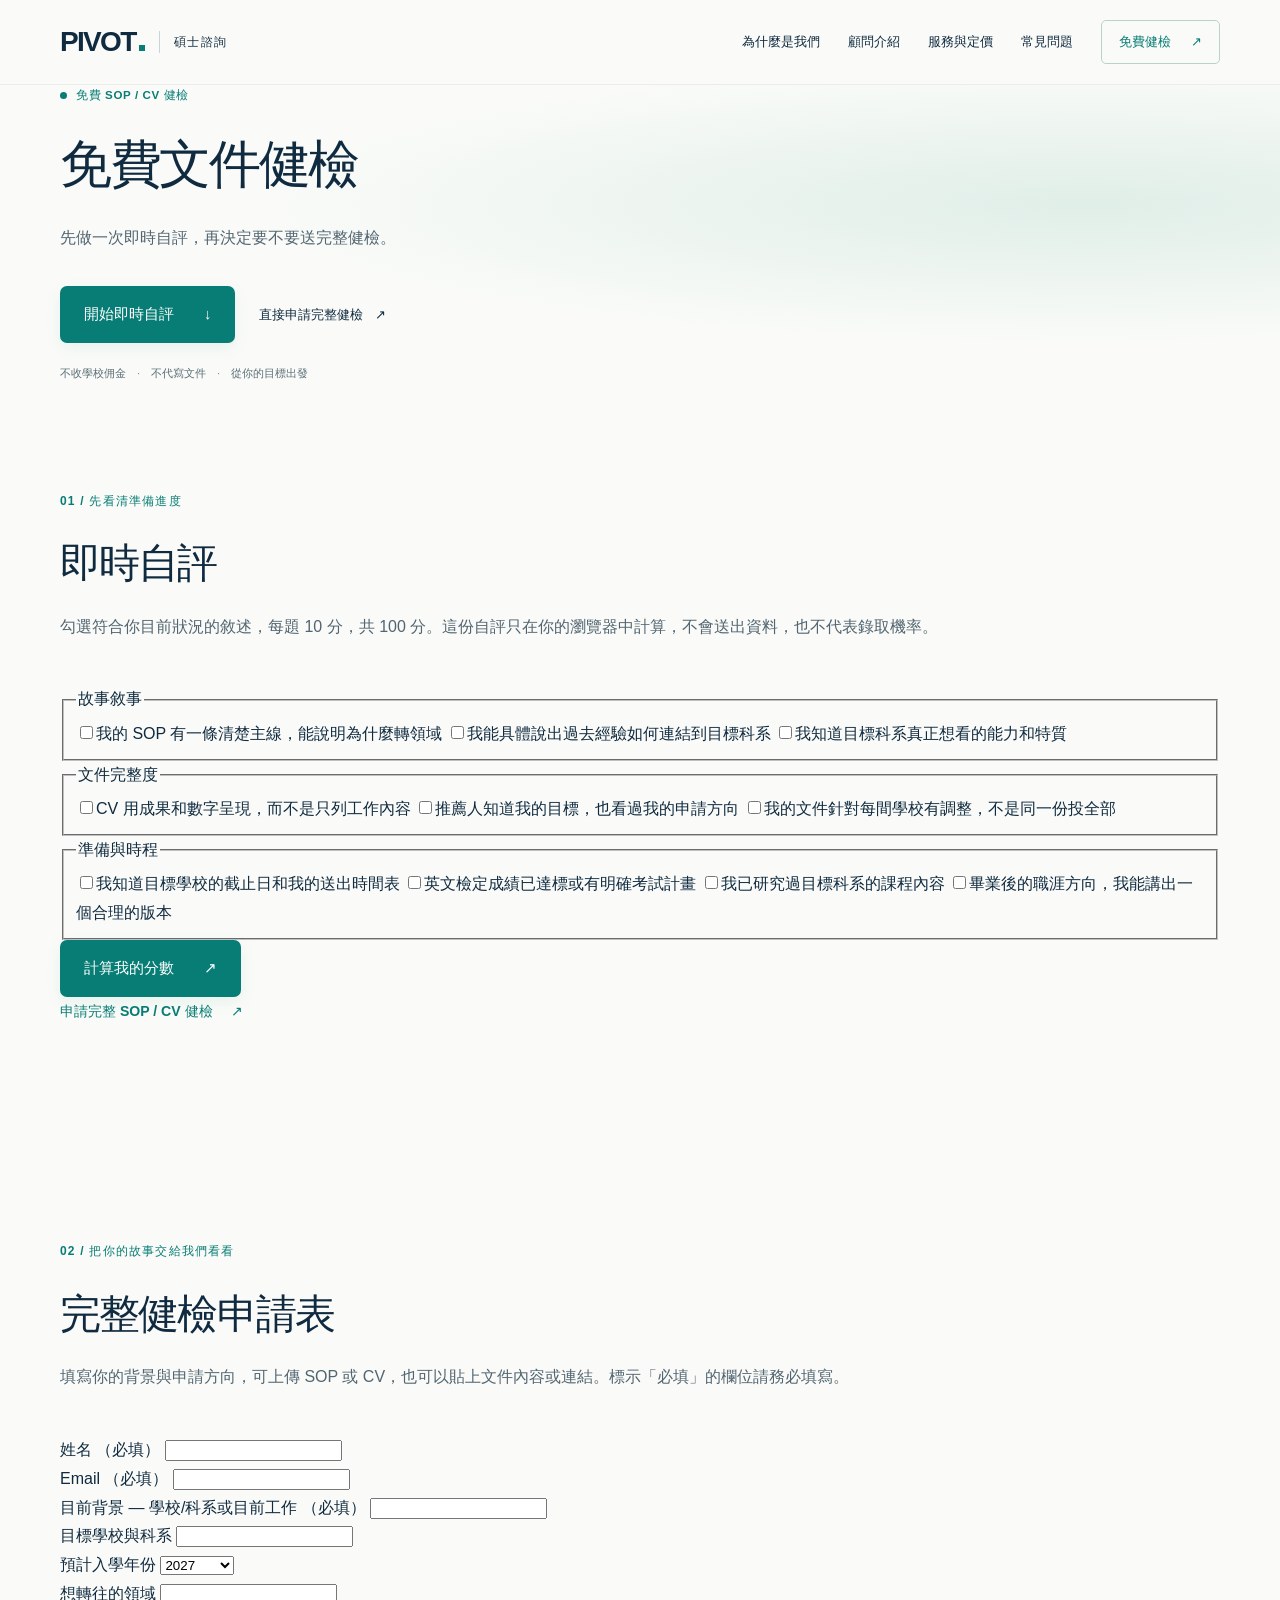
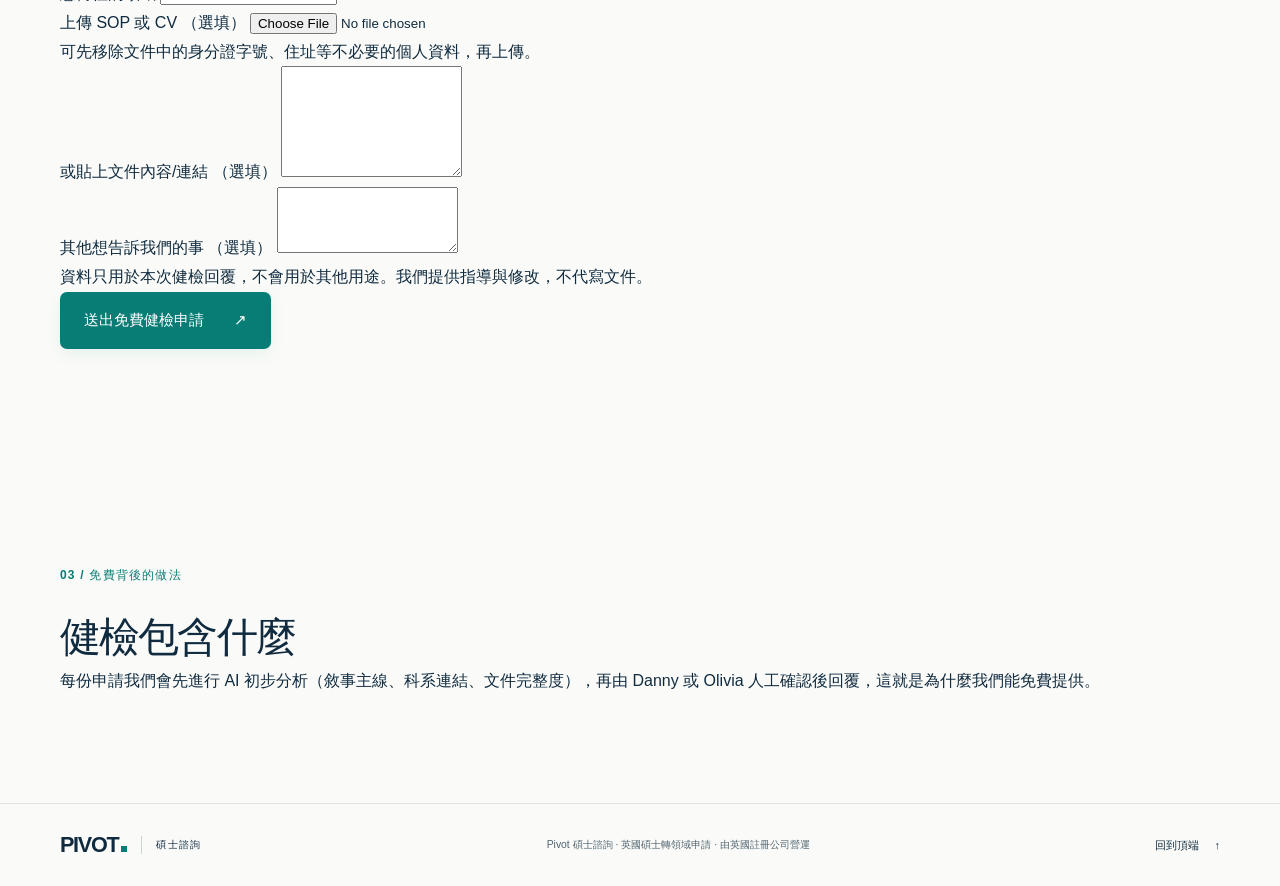
==== health-check.html @ 578e356e "Add health check page" ====
<!doctype html>
<html lang="zh-Hant">
  <head>
    <meta charset="utf-8">
    <meta name="viewport" content="width=device-width, initial-scale=1">
    <meta name="theme-color" content="#102b40">
    <meta name="description" content="Pivot 碩士諮詢免費 SOP / CV 健檢。先用十題即時自評掌握準備進度，再申請由 AI 初步分析、顧問親自確認的完整文件健檢。">
    <title>免費 SOP / CV 健檢｜Pivot 碩士諮詢</title>
    <link rel="stylesheet" href="assets/style.css">
    <script src="assets/main.js" defer></script>
    <script src="assets/health.js" defer></script>
  </head>
  <body>
    <a class="skip-link" href="#main">跳至主要內容</a>
    <header class="site-header">
      <div class="container header-inner">
        <a class="brand" href="index.html#top" aria-label="Pivot 碩士諮詢，回到首頁">
          <span class="wordmark">PIVOT<span class="brand-dot" aria-hidden="true"></span></span>
          <span class="brand-description">碩士諮詢</span>
        </a>
        <button class="nav-toggle" type="button" aria-expanded="false" aria-controls="primary-nav" hidden>
          <span class="menu-icon" aria-hidden="true"></span>
          <span class="menu-label">開啟選單</span>
        </button>
        <nav id="primary-nav" class="primary-nav" aria-label="主要導覽">
          <a href="index.html#approach">為什麼是我們</a>
          <a href="index.html#team">顧問介紹</a>
          <a href="index.html#services">服務與定價</a>
          <a href="index.html#faq">常見問題</a>
          <a class="nav-cta" href="#application">免費健檢 <span aria-hidden="true">↗</span></a>
        </nav>
      </div>
    </header>

    <main id="main">
      <section id="top" class="hero health-hero" aria-labelledby="hero-title">
        <div class="container health-container">
          <p class="eyebrow"><span class="status-dot" aria-hidden="true"></span> 免費 SOP / CV 健檢</p>
          <h1 id="hero-title">免費文件健檢</h1>
          <p class="hero-description">先做一次即時自評，再決定要不要送完整健檢。</p>
          <div class="hero-actions">
            <a class="button button-primary" href="#self-check">開始即時自評 <span aria-hidden="true">↓</span></a>
            <a class="text-link" href="#application">直接申請完整健檢 <span aria-hidden="true">↗</span></a>
          </div>
          <p class="hero-note">不收學校佣金 <span aria-hidden="true">·</span> 不代寫文件 <span aria-hidden="true">·</span> 從你的目標出發</p>
        </div>
      </section>

      <section id="self-check" class="section health-self-check" aria-labelledby="self-check-title">
        <div class="container health-container">
          <div class="section-heading">
            <p class="eyebrow">01 / 先看清準備進度</p>
            <h2 id="self-check-title">即時自評</h2>
            <p id="self-check-help">勾選符合你目前狀況的敘述，每題 10 分，共 100 分。這份自評只在你的瀏覽器中計算，不會送出資料，也不代表錄取機率。</p>
          </div>
          <noscript><p class="health-notice">即時自評需要啟用 JavaScript；你仍可直接填寫下方的完整健檢申請表。</p></noscript>
          <form id="self-check-form" aria-describedby="self-check-help">
            <fieldset class="health-check-group">
              <legend>故事敘事</legend>
              <label class="health-check-item"><input type="checkbox" name="self_check" value="1"><span>我的 SOP 有一條清楚主線，能說明為什麼轉領域</span></label>
              <label class="health-check-item"><input type="checkbox" name="self_check" value="2"><span>我能具體說出過去經驗如何連結到目標科系</span></label>
              <label class="health-check-item"><input type="checkbox" name="self_check" value="3"><span>我知道目標科系真正想看的能力和特質</span></label>
            </fieldset>
            <fieldset class="health-check-group">
              <legend>文件完整度</legend>
              <label class="health-check-item"><input type="checkbox" name="self_check" value="4"><span>CV 用成果和數字呈現，而不是只列工作內容</span></label>
              <label class="health-check-item"><input type="checkbox" name="self_check" value="5"><span>推薦人知道我的目標，也看過我的申請方向</span></label>
              <label class="health-check-item"><input type="checkbox" name="self_check" value="6"><span>我的文件針對每間學校有調整，不是同一份投全部</span></label>
            </fieldset>
            <fieldset class="health-check-group">
              <legend>準備與時程</legend>
              <label class="health-check-item"><input type="checkbox" name="self_check" value="7"><span>我知道目標學校的截止日和我的送出時間表</span></label>
              <label class="health-check-item"><input type="checkbox" name="self_check" value="8"><span>英文檢定成績已達標或有明確考試計畫</span></label>
              <label class="health-check-item"><input type="checkbox" name="self_check" value="9"><span>我已研究過目標科系的課程內容</span></label>
              <label class="health-check-item"><input type="checkbox" name="self_check" value="10"><span>畢業後的職涯方向，我能講出一個合理的版本</span></label>
            </fieldset>
            <button id="calculate-score" class="button button-primary" type="submit" disabled>計算我的分數 <span aria-hidden="true">↗</span></button>
          </form>
          <div id="score-result" class="health-score" role="status" aria-live="polite" aria-atomic="true">
            <div id="score-content" hidden>
              <p class="card-kicker">你的自評分數</p>
              <p class="health-score-value"><strong id="score-value"></strong><span> / 100 分</span></p>
              <h3 id="score-heading"></h3>
              <p id="score-description"></p>
            </div>
          </div>
          <p class="health-application-link"><a class="text-link" href="#application">申請完整 SOP / CV 健檢 <span aria-hidden="true">↗</span></a></p>
        </div>
      </section>

      <section id="application" class="section health-application" aria-labelledby="application-title">
        <div class="container health-container">
          <div class="section-heading">
            <p class="eyebrow">02 / 把你的故事交給我們看看</p>
            <h2 id="application-title">完整健檢申請表</h2>
            <p>填寫你的背景與申請方向，可上傳 SOP 或 CV，也可以貼上文件內容或連結。標示「必填」的欄位請務必填寫。</p>
          </div>
          <div id="submission-success" class="health-notice" role="status" hidden>收到！我們會先做 AI 初步分析，再由顧問親自回覆你。</div>
          <form class="health-form" action="https://formsubmit.co/dannyyaou@gmail.com" method="POST" enctype="multipart/form-data" aria-describedby="health-privacy">
            <input type="hidden" name="_subject" value="Pivot 免費健檢申請">
            <input type="hidden" name="_template" value="table">
            <input type="hidden" name="_next" value="health-check.html?sent=1">
            <div class="health-form-grid">
              <div class="health-field">
                <label for="name">姓名 <span class="health-required">（必填）</span></label>
                <input id="name" name="name" type="text" autocomplete="name" required>
              </div>
              <div class="health-field">
                <label for="email">Email <span class="health-required">（必填）</span></label>
                <input id="email" name="email" type="email" autocomplete="email" required>
              </div>
              <div class="health-field health-field-wide">
                <label for="background">目前背景 — 學校/科系或目前工作 <span class="health-required">（必填）</span></label>
                <input id="background" name="background" type="text" required>
              </div>
              <div class="health-field health-field-wide">
                <label for="target">目標學校與科系</label>
                <input id="target" name="target" type="text">
              </div>
              <div class="health-field">
                <label for="entry-year">預計入學年份</label>
                <select id="entry-year" name="entry_year">
                  <option value="2027">2027</option>
                  <option value="2028">2028</option>
                  <option value="還在考慮">還在考慮</option>
                </select>
              </div>
              <div class="health-field">
                <label for="pivot-field">想轉往的領域</label>
                <input id="pivot-field" name="pivot_field" type="text">
              </div>
              <div class="health-field health-field-wide">
                <label for="attachment">上傳 SOP 或 CV <span class="health-required">（選填）</span></label>
                <input id="attachment" name="attachment" type="file" aria-describedby="attachment-help">
                <p id="attachment-help" class="health-field-help">可先移除文件中的身分證字號、住址等不必要的個人資料，再上傳。</p>
              </div>
              <div class="health-field health-field-wide">
                <label for="document-text">或貼上文件內容/連結 <span class="health-required">（選填）</span></label>
                <textarea id="document-text" name="document_text" rows="7"></textarea>
              </div>
              <div class="health-field health-field-wide">
                <label for="notes">其他想告訴我們的事 <span class="health-required">（選填）</span></label>
                <textarea id="notes" name="notes" rows="4"></textarea>
              </div>
            </div>
            <p id="health-privacy" class="health-privacy">資料只用於本次健檢回覆，不會用於其他用途。我們提供指導與修改，不代寫文件。</p>
            <button class="button button-primary" type="submit">送出免費健檢申請 <span aria-hidden="true">↗</span></button>
          </form>
        </div>
      </section>

      <section class="section health-details" aria-labelledby="health-details-title">
        <div class="container health-container">
          <p class="eyebrow">03 / 免費背後的做法</p>
          <h2 id="health-details-title">健檢包含什麼</h2>
          <p>每份申請我們會先進行 AI 初步分析（敘事主線、科系連結、文件完整度），再由 Danny 或 Olivia 人工確認後回覆，這就是為什麼我們能免費提供。</p>
        </div>
      </section>
    </main>

    <footer class="site-footer">
      <div class="container footer-inner"><a class="brand footer-brand" href="index.html#top" aria-label="Pivot 碩士諮詢，回到首頁"><span class="wordmark">PIVOT<span class="brand-dot" aria-hidden="true"></span></span><span class="brand-description">碩士諮詢</span></a><p>Pivot 碩士諮詢 · 英國碩士轉領域申請 · 由英國註冊公司營運</p><a class="back-top" href="#top">回到頂端 <span aria-hidden="true">↑</span></a></div>
    </footer>
  </body>
</html>
---- assets/style.css ----
@charset "UTF-8";

:root {
  color-scheme: light;
  --ink: #102b40;
  --muted: #526571;
  --teal: #087d75;
  --mint: #91e2ca;
  --paper: #fafbf8;
  --line: #dce5e3;
  --radius: 16px;
  --header-height: 84px;
  font-family: -apple-system, BlinkMacSystemFont, "Segoe UI", "PingFang TC", "Microsoft JhengHei", sans-serif;
  font-synthesis: none;
}

*, *::before, *::after { box-sizing: border-box; }
html { scroll-behavior: smooth; scroll-padding-top: calc(var(--header-height) + 24px); }
body { margin: 0; color: var(--ink); background: var(--paper); line-height: 1.8; -webkit-font-smoothing: antialiased; }
a { color: inherit; text-decoration: none; }
button { font: inherit; }
button, a, summary { -webkit-tap-highlight-color: transparent; }
a, button, summary { touch-action: manipulation; }
:focus-visible { outline: 3px solid var(--teal); outline-offset: 5px; }
::selection { background: #bcebdc; color: var(--ink); }
h1, h2, h3, p { margin: 0; }
h1, h2, h3 { line-height: 1.4; }
h2 { font-size: clamp(1.8rem, 3.2vw, 2.65rem); font-weight: 750; letter-spacing: -.045em; }
h3 { font-size: 1.25rem; letter-spacing: -.025em; }
.container { width: min(1160px, calc(100% - 96px)); margin-inline: auto; }
.section { padding-block: 108px; }
.text-accent { color: var(--teal); }
.eyebrow { display: flex; align-items: center; gap: 9px; color: var(--teal); font-size: .75rem; font-weight: 700; letter-spacing: .1em; margin-bottom: 23px; }
.status-dot { display: inline-block; flex: 0 0 7px; width: 7px; height: 7px; border-radius: 50%; background: currentColor; }
.section-heading { margin-bottom: 44px; }
.section-heading > p:last-child { color: var(--muted); margin-top: 20px; }
.split-heading { display: flex; align-items: flex-end; justify-content: space-between; gap: 40px; }
.split-heading > p:last-child { max-width: 410px; margin: 0 0 5px; font-size: .93rem; }
.section-footnote { margin-top: 25px; color: var(--muted); font-size: .8rem; }
.text-link { display: inline-flex; align-items: center; gap: 18px; color: var(--teal); font-size: .88rem; font-weight: 650; }
.text-link span, .service-link span, .button span { transition: transform .2s ease; }
.text-link:hover span, .service-link:hover span, .button:hover span { transform: translate(3px, -3px); }
.button { display: inline-flex; align-items: center; justify-content: space-between; gap: 30px; min-height: 56px; padding: 14px 23px; border: 1px solid transparent; border-radius: 7px; font-size: .93rem; font-weight: 650; transition: background .2s ease, box-shadow .2s ease, transform .2s ease; }
.button-primary { color: #fff; background: var(--teal); box-shadow: 0 5px 16px #087d7514; }
.button-primary:hover { background: #06655f; box-shadow: 0 8px 22px #087d7528; }
.skip-link { position: fixed; top: 10px; left: 15px; padding: 10px 20px; z-index: 20; background: var(--ink); color: #fff; border-radius: 5px; transform: translateY(-160%); }
.skip-link:focus { transform: none; }

.site-header { position: sticky; top: 0; z-index: 10; background: #fafbf8f5; border-bottom: 1px solid #102b4010; }
.header-inner { min-height: var(--header-height); display: flex; align-items: center; justify-content: space-between; gap: 25px; }
.brand { display: inline-flex; align-items: center; gap: 14px; flex-shrink: 0; }
.wordmark { display: inline-flex; align-items: baseline; font-size: 1.75rem; font-weight: 850; letter-spacing: -.06em; line-height: 1; }
.brand-dot { width: 6px; height: 6px; margin-left: 3px; background: var(--teal); }
.brand-description { font-size: .77rem; font-weight: 600; letter-spacing: .12em; border-left: 1px solid #c9d4d5; padding-left: 14px; }
.primary-nav { display: flex; align-items: center; gap: 28px; font-size: .8rem; font-weight: 550; }
.primary-nav > a { padding-block: 10px; }
.primary-nav > a:hover { color: var(--teal); }
.primary-nav .nav-cta { display: inline-flex; gap: 20px; padding: 9px 17px; border: 1px solid #b8d3cc; border-radius: 5px; color: var(--teal); }
.nav-cta:hover { background: #e5f2ec; }
.nav-toggle { display: none; }

.hero { position: relative; overflow: hidden; background: radial-gradient(ellipse at 85% 40%, #e0eee8 0%, transparent 55%), var(--paper); }
.hero-layout { display: grid; grid-template-columns: 1.12fr 1fr; align-items: center; gap: 64px; padding-top: 83px; padding-bottom: 76px; }
.hero .eyebrow { font-size: .72rem; letter-spacing: .055em; }
h1 { font-size: clamp(2.5rem, 4.05vw, 3.6rem); font-weight: 780; letter-spacing: -.045em; line-height: 1.36; }
.hero-description { color: var(--muted); font-size: .98rem; margin-top: 24px; line-height: 1.95; }
.hero-actions { display: flex; align-items: center; flex-wrap: wrap; gap: 24px; margin-top: 32px; }
.hero-actions .text-link { color: var(--ink); font-size: .8rem; gap: 12px; }
.hero-note { display: flex; align-items: center; flex-wrap: wrap; gap: 11px; margin-top: 20px; font-size: .7rem; color: #596d75; }
.hero-note > span { color: #829591; }
.hero-bottom { border-top: 1px solid #102b4017; display: flex; align-items: center; justify-content: space-between; min-height: 68px; color: var(--muted); font-size: .72rem; letter-spacing: .025em; }
.hero-bottom > a { display: flex; align-items: center; gap: 20px; padding-block: 12px; }
.down-arrow { width: 28px; height: 28px; border: 1px solid #cddbd5; border-radius: 50%; display: grid; place-items: center; }

.pivot-visual { position: relative; isolation: isolate; padding: 28px; border-radius: 20px; background: var(--ink); color: #fff; box-shadow: 0 25px 55px #102b4015; transform: rotate(-1deg); }
.visual-grid { position: absolute; inset: 0; z-index: -1; border-radius: inherit; background-image: linear-gradient(#ffffff05 1px, transparent 1px), linear-gradient(90deg, #ffffff05 1px, transparent 1px); background-size: 28px 28px; overflow: hidden; }
.visual-topline { display: flex; align-items: center; justify-content: space-between; color: #a5bbc4; }
.small-label { font-size: .65rem; letter-spacing: .1em; }
.visual-plus { font-size: 1.4rem; line-height: 1; color: var(--mint); }
.path-origin { display: grid; grid-template-columns: 9px 1fr; align-items: center; column-gap: 11px; margin-top: 36px; margin-left: 18px; }
.path-origin > span:nth-child(2) { font-size: .9rem; font-weight: 600; letter-spacing: .025em; }
.path-dot { width: 9px; height: 9px; border-radius: 50%; border: 2px solid #a2b6c0; }
.path-origin small { grid-column: 2; color: #a5bbc4; font-size: .67rem; margin-top: 3px; }
.path-line { margin-left: 22px; width: 1px; height: 36px; background: #ffffff33; }
.pivot-node { display: flex; gap: 15px; align-items: center; border: 1px solid #6ac3af55; background: #153e4b; border-radius: 10px; padding: 19px 16px; }
.pivot-symbol { width: 39px; height: 39px; flex-shrink: 0; display: grid; place-items: center; font-size: 1.8rem; border-radius: 8px; background: var(--mint); color: var(--ink); }
.pivot-node strong { font-size: .95rem; font-weight: 650; }
.pivot-node div > span { display: block; font-size: .67rem; margin-top: 4px; color: #b0cec9; }
.path-branches { position: relative; height: 38px; margin-inline: 25%; border: 1px solid #ffffff30; border-bottom: 0; border-radius: 10px 10px 0 0; margin-top: 22px; }
.path-branches::before { content: ""; position: absolute; height: 23px; width: 1px; background: #ffffff30; top: -23px; left: 50%; }
.destination-grid { display: grid; grid-template-columns: 1fr 1fr; gap: 12px; }
.destination { border: 1px solid #ffffff20; border-radius: 9px; padding: 18px 14px 0; background: #ffffff05; }
.destination-number { display: block; font-size: .62rem; letter-spacing: .08em; color: #9cbbb9; margin-bottom: 8px; }
.destination > strong { display: block; font-size: 1.1rem; }
.destination > span:last-of-type { font-size: .62rem; color: #adc1c9; display: block; margin-top: 5px; }
.outcome { border-top: 1px solid #ffffff15; margin-top: 20px; padding-block: 12px; color: var(--mint); font-size: .63rem; }
.outcome > span { margin-right: 4px; }
.visual-caption { font-size: .66rem; color: #b3c9ce; margin-top: 22px; text-align: center; }
.visual-caption > span { color: var(--mint); padding-right: 7px; font-size: 1rem; vertical-align: middle; }

.approach { background: #fff; }
.comparison-grid { display: grid; grid-template-columns: 1fr 1fr; gap: 24px; }
.comparison-card { padding: 34px; border-radius: var(--radius); }
.agency-card { background: #f4f6f5; border: 1px solid #e8edeb; }
.card-kicker { display: flex; align-items: center; gap: 8px; font-size: .7rem; font-weight: 650; letter-spacing: .06em; color: var(--muted); margin-bottom: 15px; }
.comparison-card h3 { font-size: 1.35rem; }
.comparison-card > p:last-child { font-size: .87rem; color: var(--muted); line-height: 1.95; }
.funding-flow { display: flex; align-items: center; justify-content: center; gap: 16px; border: 1px solid #dce3e1; border-radius: 7px; margin-block: 26px; padding: 18px 12px; font-size: .8rem; font-weight: 550; }
.flow-arrow { color: #82948e; }
.pivot-card { background: #ecf6f0; border: 1px solid #b9d7ca; }
.pivot-card .card-kicker, .pivot-card h3, .pivot-card .funding-flow { color: #076a61; }
.pivot-card .funding-flow { border-color: #bad8cb; background: #ffffff65; }
.pivot-card .flow-arrow { color: var(--teal); }

.team { background: #f3f6f3; }
.profile-grid { display: grid; grid-template-columns: 1fr 1fr; gap: 24px; }
.profile-card { background: #fff; border: 1px solid var(--line); border-radius: var(--radius); padding: 34px; }
.profile-top { display: flex; align-items: center; justify-content: space-between; gap: 15px; margin-bottom: 25px; }
.profile-monogram { width: 66px; height: 66px; border-radius: 50%; position: relative; display: grid; place-items: center; font-size: 2rem; font-weight: 700; color: #fff; background: var(--ink); }
.profile-monogram > span { position: absolute; bottom: -2px; right: -6px; display: grid; place-items: center; width: 25px; height: 25px; border: 3px solid white; border-radius: 50%; color: var(--ink); background: var(--mint); font-size: .85rem; }
.monogram-teal { background: #1d6b64; }
.profile-tag { color: var(--teal); background: #eef6f1; font-size: .68rem; border-radius: 4px; padding: 5px 10px; }
.profile-card h3 { font-size: 1.65rem; }
.profile-role { font-size: .82rem; color: var(--teal); margin-top: 6px; }
.profile-path { list-style: none; padding: 0; margin: 27px 0 23px; border-top: 1px solid var(--line); border-bottom: 1px solid var(--line); }
.profile-path li { display: grid; grid-template-columns: 45px 1fr; align-items: baseline; gap: 15px; padding-block: 13px; font-size: .84rem; }
.profile-path li + li { border-top: 1px dashed #e5ebe8; }
.profile-path li > span { font-size: .66rem; color: var(--muted); letter-spacing: .08em; }
.profile-path strong { font-weight: 550; line-height: 1.65; }
.profile-description { color: var(--muted); font-size: .87rem; line-height: 1.95; }

.services { background: #fff; }
.free-service { display: flex; align-items: center; gap: 25px; padding: 30px 34px; background: #edf6f1; border: 1px solid #c8ded3; border-radius: var(--radius); margin-bottom: 25px; }
.free-service-icon { display: grid; place-items: center; width: 52px; height: 52px; flex-shrink: 0; background: #d8eddf; border-radius: 50%; font-size: 1.9rem; color: var(--teal); }
.free-service-copy { flex: 1; }
.free-service .card-kicker { color: var(--teal); margin-bottom: 6px; font-size: .65rem; }
.free-service-copy > p:last-child { max-width: 650px; margin-top: 10px; font-size: .82rem; color: var(--muted); }
.free-service-action { min-width: 115px; margin-left: 18px; text-align: right; }
.free-price { display: block; font-size: 1.8rem; font-weight: 700; color: var(--teal); margin-bottom: 6px; }
.free-service-action .text-link { font-size: .75rem; gap: 12px; }
.pricing-grid { display: grid; grid-template-columns: repeat(2, 1fr); gap: 24px; }
.price-card { display: flex; flex-direction: column; padding: 30px 32px 24px; border: 1px solid var(--line); border-radius: var(--radius); }
.service-number { color: #778b91; font-size: .72rem; letter-spacing: .05em; margin-bottom: 15px; }
.price-card h3 { font-size: 1.3rem; }
.service-summary { color: var(--muted); font-size: .8rem; margin-top: 8px; }
.price { display: flex; align-items: baseline; flex-wrap: wrap; column-gap: 5px; margin-top: 23px; font-size: clamp(1.4rem, 2.2vw, 1.85rem); font-weight: 700; letter-spacing: -.045em; line-height: 1.6; }
.currency { font-size: .8rem; letter-spacing: 0; font-weight: 550; margin-right: 3px; }
.price-unit { font-size: .71rem; color: var(--muted); letter-spacing: 0; font-weight: 400; margin-left: 4px; }
.check-list { margin: 22px 0 27px; padding: 0; list-style: none; font-size: .82rem; color: var(--muted); }
.check-list li { position: relative; padding-left: 22px; }
.check-list li + li { margin-top: 8px; }
.check-list li::before { position: absolute; left: 0; content: "✓"; color: var(--teal); font-size: .75rem; }
.service-link { display: flex; justify-content: space-between; align-items: center; border-top: 1px solid var(--line); padding-top: 18px; margin-top: auto; font-size: .78rem; font-weight: 650; color: var(--teal); }
.package-card { background: var(--ink); color: #fff; border-color: var(--ink); }
.package-heading { display: flex; align-items: baseline; justify-content: space-between; gap: 12px; }
.package-heading .service-number { color: #b1c3cb; }
.package-tag { color: var(--mint); border: 1px solid #91e2ca50; border-radius: 4px; padding: 2px 8px; font-size: .62rem; }
.package-card .service-summary, .package-card .price-unit, .package-card .check-list { color: #bdcdd4; }
.package-card .service-link { border-color: #ffffff28; color: var(--mint); }
.package-card .check-list li::before { color: var(--mint); }

.timeline-section { background: var(--ink); color: #fff; }
.timeline-layout { display: grid; grid-template-columns: .85fr 1fr; gap: 110px; }
.timeline-intro .eyebrow { color: var(--mint); }
.timeline-intro > p:not(.eyebrow) { color: #bdcdd4; font-size: .9rem; margin-top: 22px; }
.timeline-intro .text-link { color: var(--mint); margin-top: 28px; font-size: .8rem; }
.timeline { padding-left: 23px; }
.timeline-item { position: relative; padding: 0 0 34px 27px; border-left: 1px solid #91e2ca40; }
.timeline-item:last-of-type { padding-bottom: 15px; }
.timeline-marker { position: absolute; top: 5px; left: -6px; width: 11px; height: 11px; background: var(--mint); border: 3px solid var(--ink); border-radius: 50%; box-shadow: 0 0 0 1px #91e2ca80; }
.timeline-date { color: var(--mint); font-size: .73rem; letter-spacing: .06em; margin-bottom: 9px; font-weight: 650; }
.timeline-item h3 { font-size: 1.08rem; margin-bottom: 10px; }
.timeline-item > p:last-child { color: #bdcdd4; font-size: .81rem; line-height: 1.95; }
.timeline-note { margin-top: 18px; color: #a0b5bf; font-size: .69rem; line-height: 1.8; }

.principles { background: #eaf3ed; }
.principles-layout { display: grid; grid-template-columns: 140px 1fr; gap: 60px; align-items: start; max-width: 970px; }
.principle-icon { width: 120px; height: 140px; background: #d6e8db; clip-path: polygon(50% 0, 95% 17%, 95% 60%, 80% 80%, 50% 100%, 20% 80%, 5% 60%, 5% 17%); display: grid; place-items: center; font-size: 3.2rem; color: var(--teal); margin-top: 50px; }
.principles h2 { font-size: clamp(1.6rem, 2.8vw, 2.25rem); }
.principles h2 + p { margin-top: 24px; }
.principles p:not(.eyebrow) { color: var(--muted); font-size: .9rem; line-height: 1.95; }
.principles p + p { margin-top: 15px; }
.principle-signoff { display: inline-block; padding-top: 20px; margin-top: 23px; border-top: 1px solid #c9ddd0; font-size: .83rem; color: var(--teal); font-weight: 650; }

.faq-section { background: #fff; }
.faq-layout { display: grid; grid-template-columns: .7fr 1.3fr; gap: 80px; }
.faq-list { border-top: 1px solid var(--line); }
.faq-list details { border-bottom: 1px solid var(--line); }
.faq-list summary { display: flex; align-items: center; justify-content: space-between; gap: 22px; padding-block: 25px; cursor: pointer; list-style: none; font-size: .93rem; font-weight: 650; }
.faq-list summary::-webkit-details-marker { display: none; }
.faq-list summary:hover { color: var(--teal); }
.faq-icon { position: relative; flex: 0 0 22px; width: 22px; height: 22px; color: var(--teal); }
.faq-icon::before, .faq-icon::after { content: ""; position: absolute; background: currentColor; top: 10px; left: 5px; width: 12px; height: 1.5px; }
.faq-icon::after { transform: rotate(90deg); transition: transform .2s ease; }
details[open] .faq-icon::after { transform: rotate(0); }
details[open] summary { color: var(--teal); }
.faq-answer { padding: 0 35px 25px 0; color: var(--muted); font-size: .86rem; line-height: 1.95; }

.contact-section { background: #eaf3ee; padding-block: 90px; }
.contact-layout { display: grid; grid-template-columns: 1.5fr 1fr; gap: 95px; align-items: center; }
.contact-layout h2 { font-size: clamp(1.85rem, 3.2vw, 2.6rem); }
.contact-layout > div > p:not(.eyebrow, .contact-email) { color: var(--muted); font-size: .93rem; margin-top: 22px; }
.button-light { background: var(--ink); color: #fff; margin-top: 30px; }
.button-light:hover { background: #1a4057; }
.contact-email { margin-top: 17px; color: var(--muted); font-size: .71rem; }
.contact-email > a { color: var(--teal); display: inline-block; text-decoration: underline; text-underline-offset: 3px; }
.newsletter { background: #ffffff70; border: 1px solid #cfdfd5; border-radius: var(--radius); padding: 32px; }
.newsletter-icon { color: var(--teal); font-size: 1.65rem; line-height: 1; display: block; margin-bottom: 23px; }
.newsletter h3 { font-size: 1.3rem; line-height: 1.6; }
.newsletter > p { color: var(--muted); font-size: .81rem; margin-top: 16px; }
.newsletter-placeholder { display: flex; align-items: center; gap: 9px; color: var(--teal); background: #e4eee7; border: 1px dashed #b3cec0; border-radius: 5px; padding: 12px 15px; font-size: .75rem; margin-top: 23px; }
.newsletter .newsletter-note { font-size: .7rem; margin-top: 12px; }
.site-footer { border-top: 1px solid var(--line); background: var(--paper); }
.footer-inner { display: flex; justify-content: space-between; align-items: center; gap: 25px; padding-block: 30px; }
.footer-brand .wordmark { font-size: 1.35rem; }
.footer-brand .brand-description { font-size: .65rem; }
.footer-inner > p { font-size: .65rem; color: var(--muted); }
.back-top { font-size: .7rem; white-space: nowrap; }
.back-top span { margin-left: 12px; }
.timeline-section :focus-visible, .package-card :focus-visible { outline-color: var(--mint); }

.reveal { opacity: 1; transform: none; }
.reveal-pending { opacity: 0; transform: translateY(18px); }
.reveal-ready { transition: opacity .6s ease, transform .6s ease; }
.reveal-visible { opacity: 1; transform: none; }

@media (min-width: 1440px) {
  .hero-layout { padding-top: 105px; padding-bottom: 95px; }
}

@media (max-width: 1100px) {
  .container { width: calc(100% - 64px); }
  .primary-nav { gap: 18px; font-size: .74rem; }
  .hero-layout { gap: 36px; }
  .pivot-visual { padding: 24px 20px; }
  .hero-actions { gap: 20px; }
  .hero-actions .button { font-size: .84rem; padding-inline: 17px; gap: 20px; }
  .hero-actions .text-link { font-size: .72rem; }
  .pivot-node { gap: 10px; padding-inline: 12px; }
  .pivot-node strong { font-size: .82rem; }
  .destination { padding-inline: 10px; }
  .destination > span:last-of-type { font-size: .57rem; }
  .outcome { font-size: .57rem; }
  .timeline-layout { gap: 60px; }
  .faq-layout { gap: 45px; }
  .contact-layout { gap: 50px; }
  .footer-inner { flex-wrap: wrap; }
  .footer-inner > p { order: 3; flex-basis: 100%; }
}

@media (max-width: 800px) {
  :root { --header-height: 72px; }
  .container { width: calc(100% - 48px); }
  .section { padding-block: 76px; }
  .header-inner { flex-wrap: wrap; gap: 0; padding-block: 20px; }
  .wordmark { font-size: 1.55rem; }
  .brand-description { font-size: .7rem; }
  .primary-nav { width: 100%; flex-wrap: wrap; gap: 6px 24px; padding-top: 20px; }
  .nav-toggle:not([hidden]) { display: inline-flex; align-items: center; gap: 10px; border: 1px solid var(--line); border-radius: 5px; padding: 7px 10px; background: transparent; color: var(--ink); font-size: .72rem; cursor: pointer; }
  .menu-icon { width: 16px; height: 10px; border-top: 1.5px solid currentColor; border-bottom: 1.5px solid currentColor; position: relative; }
  .menu-icon::after { content: ""; position: absolute; width: 16px; height: 1.5px; background: currentColor; top: 3px; left: 0; }
  .nav-toggle[aria-expanded="true"] .menu-icon { border: 0; }
  .nav-toggle[aria-expanded="true"] .menu-icon::before, .nav-toggle[aria-expanded="true"] .menu-icon::after { content: ""; position: absolute; top: 4px; left: 0; height: 1.5px; width: 16px; background: currentColor; transform: rotate(45deg); }
  .nav-toggle[aria-expanded="true"] .menu-icon::after { transform: rotate(-45deg); }
  .primary-nav.nav-enhanced { display: none; flex-direction: column; align-items: stretch; gap: 0; }
  .primary-nav.nav-enhanced.is-open { display: flex; }
  .primary-nav.nav-enhanced > a { padding: 13px 8px; border-top: 1px solid var(--line); font-size: .88rem; }
  .primary-nav.nav-enhanced .nav-cta { margin-top: 10px; border: 1px solid #b8d3cc; justify-content: space-between; padding-inline: 14px; }
  .hero-layout { grid-template-columns: 1fr; gap: 50px; padding-top: 58px; padding-bottom: 45px; }
  .hero-copy { max-width: 570px; }
  h1 { font-size: clamp(2.6rem, 7vw, 3.5rem); }
  .hero-description { font-size: .97rem; }
  .hero-actions .button { font-size: .9rem; padding-inline: 22px; gap: 28px; }
  .hero-actions .text-link { font-size: .82rem; }
  .pivot-visual { width: min(100%, 520px); justify-self: center; transform: none; padding: 28px; }
  .pivot-node strong { font-size: 1rem; }
  .destination { padding-inline: 16px; }
  .destination > span:last-of-type, .outcome { font-size: .68rem; }
  .hero-bottom { font-size: .68rem; }
  .split-heading { display: block; }
  .split-heading > p:last-child { max-width: 100%; margin-top: 22px; }
  .comparison-grid { gap: 16px; }
  .comparison-card { padding: 25px; }
  .comparison-card h3 { font-size: 1.1rem; }
  .funding-flow { gap: 10px; font-size: .7rem; }
  .profile-grid { gap: 16px; }
  .profile-card { padding: 25px; }
  .profile-top { flex-wrap: wrap; }
  .profile-role { min-height: 44px; }
  .profile-path li { grid-template-columns: 33px 1fr; gap: 8px; font-size: .78rem; }
  .free-service { gap: 18px; padding: 25px; flex-wrap: wrap; }
  .free-service-copy { flex-basis: calc(100% - 75px); }
  .free-service-action { display: flex; justify-content: space-between; align-items: center; width: 100%; border-top: 1px solid #c8ded3; padding-top: 15px; margin: 0; }
  .free-price { font-size: 1.4rem; margin-bottom: 0; }
  .pricing-grid { gap: 16px; }
  .price-card { padding: 25px; }
  .price { font-size: 1.5rem; }
  .price-unit { font-size: .65rem; }
  .timeline-layout { grid-template-columns: 1fr; gap: 45px; }
  .timeline { padding-left: 6px; }
  .principles-layout { grid-template-columns: 75px 1fr; gap: 25px; }
  .principle-icon { width: 75px; height: 90px; font-size: 2rem; margin-top: 47px; }
  .faq-layout { grid-template-columns: 1fr; gap: 0; }
  .contact-section { padding-block: 70px; }
  .contact-layout { grid-template-columns: 1fr; gap: 40px; }
  .newsletter { max-width: 540px; }
}

@media (max-width: 540px) {
  .container { width: calc(100% - 40px); }
  .section { padding-block: 62px; }
  .section-heading { margin-bottom: 30px; }
  .brand { gap: 10px; }
  .brand-description { padding-left: 10px; font-size: .65rem; }
  .nav-toggle:not([hidden]) { font-size: .65rem; padding-inline: 8px; gap: 7px; }
  .hero-layout { padding-top: 43px; gap: 40px; }
  .hero .eyebrow { font-size: .62rem; letter-spacing: .015em; gap: 7px; margin-bottom: 20px; }
  h1 { font-size: clamp(2rem, 8.5vw, 2.9rem); line-height: 1.4; }
  .hero-description { font-size: .88rem; margin-top: 20px; }
  .desktop-break { display: none; }
  .hero-actions { gap: 20px; margin-top: 25px; }
  .hero-actions .button { width: 100%; }
  .hero-actions .text-link { padding-block: 3px; }
  .hero-note { font-size: .59rem; gap: 8px; margin-top: 17px; }
  .hero-bottom { gap: 20px; align-items: center; padding-block: 12px; min-height: 64px; font-size: .6rem; }
  .hero-bottom > a { flex-shrink: 0; gap: 9px; }
  .pivot-visual { padding: 22px 18px; border-radius: 13px; }
  .small-label { font-size: .6rem; }
  .path-origin { margin-top: 27px; margin-left: 10px; }
  .path-origin > span:nth-child(2) { font-size: .78rem; }
  .path-line { margin-left: 14px; height: 28px; }
  .pivot-node { padding: 14px 10px; gap: 10px; }
  .pivot-symbol { width: 31px; height: 35px; font-size: 1.5rem; }
  .pivot-node strong { font-size: .8rem; }
  .pivot-node div > span { font-size: .58rem; }
  .path-branches { height: 28px; }
  .destination-grid { gap: 9px; }
  .destination { padding: 14px 9px 0; }
  .destination > strong { font-size: 1rem; }
  .destination > span:last-of-type { font-size: .56rem; }
  .outcome { font-size: .55rem; margin-top: 14px; padding-block: 10px; }
  .visual-caption { font-size: .58rem; margin-top: 17px; }
  .comparison-grid, .profile-grid, .pricing-grid { grid-template-columns: 1fr; }
  .comparison-card, .profile-card, .price-card { padding: 26px 24px; }
  .comparison-card h3 { font-size: 1.15rem; }
  .funding-flow { font-size: .78rem; gap: 15px; margin-block: 22px; }
  .section-heading > p:last-child { font-size: .86rem; }
  .section-footnote { font-size: .72rem; }
  .profile-top { flex-wrap: nowrap; }
  .profile-role { min-height: 0; }
  .profile-path li { grid-template-columns: 40px 1fr; gap: 12px; font-size: .84rem; }
  .profile-path strong br { display: none; }
  .profile-path strong br::after { content: " "; }
  .free-service { padding: 25px 22px; gap: 15px; }
  .free-service-icon { width: 38px; height: 38px; font-size: 1.4rem; }
  .free-service-copy { flex-basis: calc(100% - 55px); }
  .free-service-copy h3 { font-size: 1.05rem; }
  .free-service-copy > p:last-child { margin-left: -53px; padding-top: 8px; }
  .free-service .card-kicker { font-size: .57rem; }
  .price { font-size: 1.75rem; }
  .price-unit { font-size: .7rem; }
  .principles-layout { display: block; }
  .principle-icon { width: 50px; height: 58px; font-size: 1.4rem; margin: 0 0 25px; }
  .principles h2 { font-size: clamp(1.45rem, 6vw, 1.9rem); }
  .principles p:not(.eyebrow) { font-size: .85rem; }
  .faq-list summary { font-size: .85rem; gap: 15px; padding-block: 23px; }
  .faq-answer { font-size: .81rem; padding-right: 8px; }
  .contact-layout h2 { font-size: clamp(1.65rem, 6.8vw, 2.15rem); }
  .contact-layout .eyebrow { font-size: .65rem; letter-spacing: .045em; }
  .contact-layout > div > p:not(.eyebrow, .contact-email) { font-size: .86rem; }
  .newsletter { padding: 27px; }
  .footer-inner { gap: 20px; }
  .footer-inner > p { line-height: 1.9; font-size: .6rem; }
}

@media (prefers-reduced-motion: reduce) {
  html { scroll-behavior: auto; }
  *, *::before, *::after { transition: none !important; animation: none !important; }
  .reveal-pending { opacity: 1; transform: none; }
}
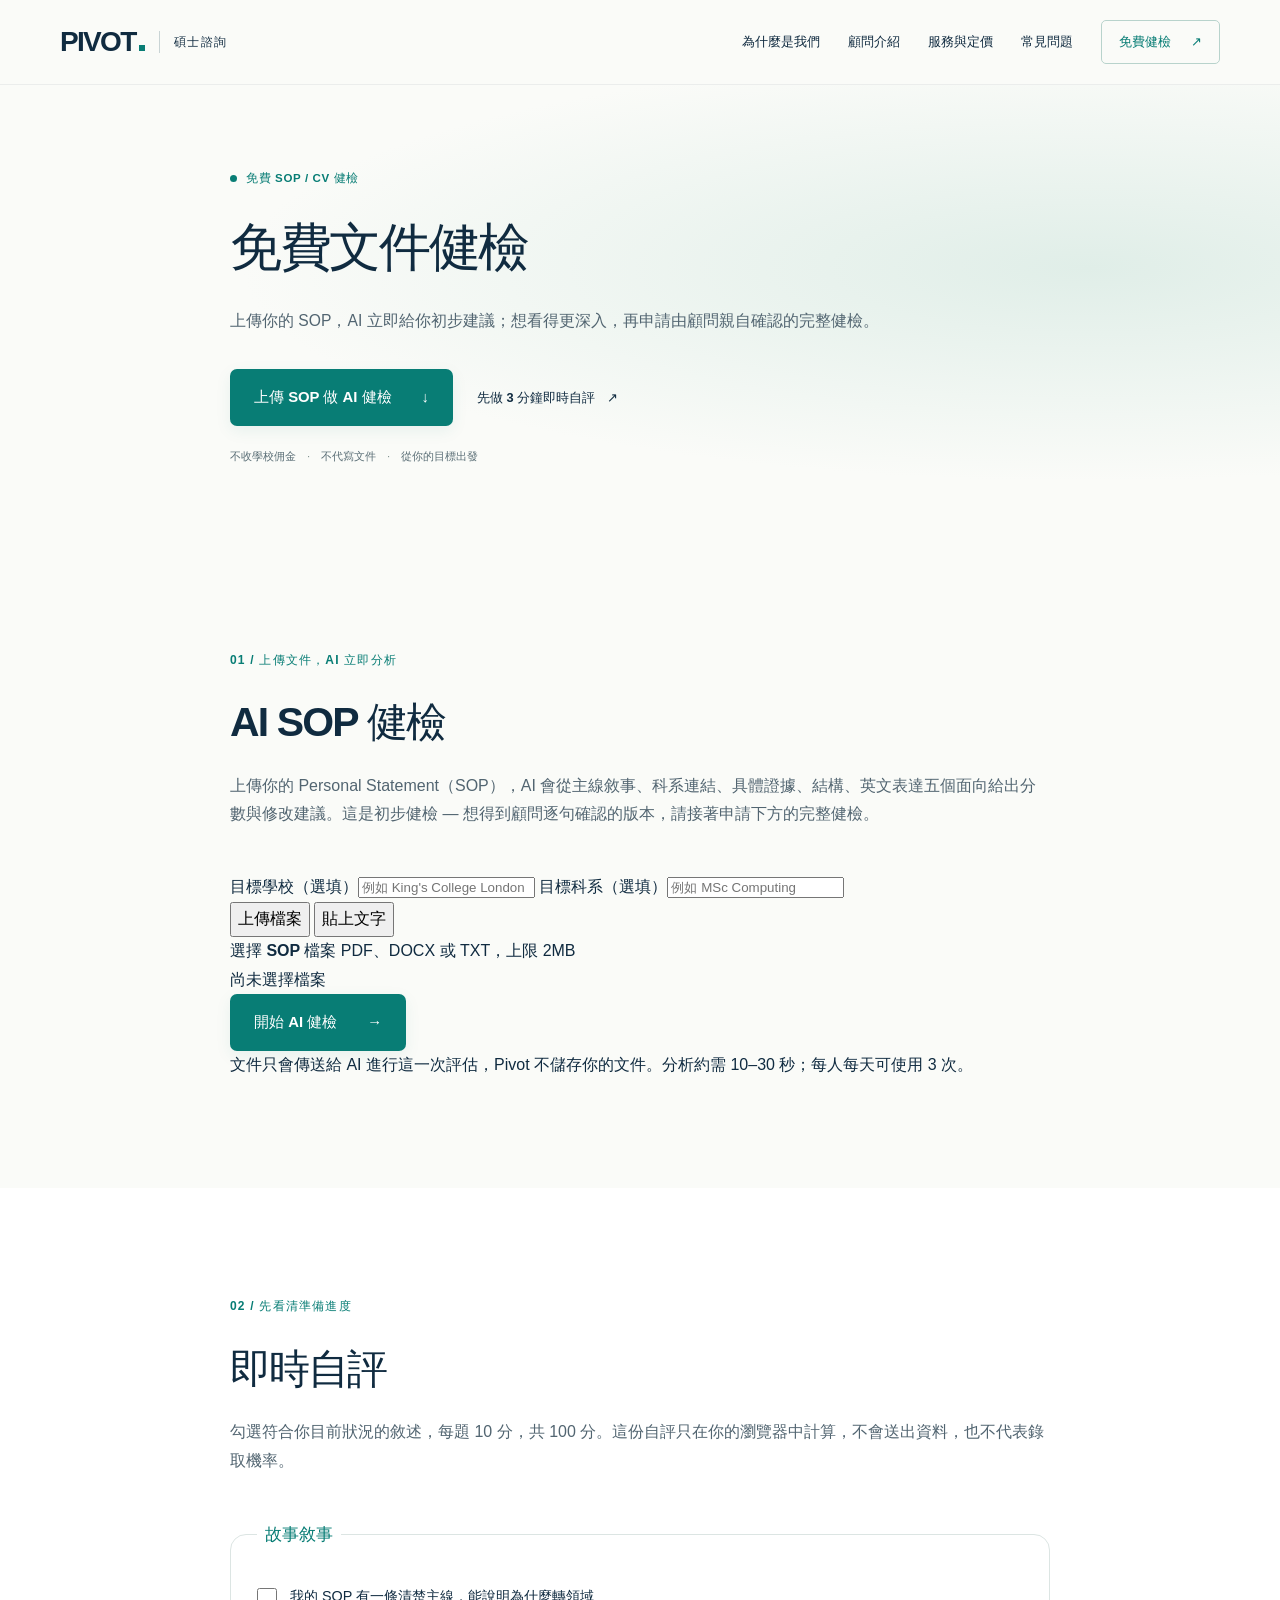
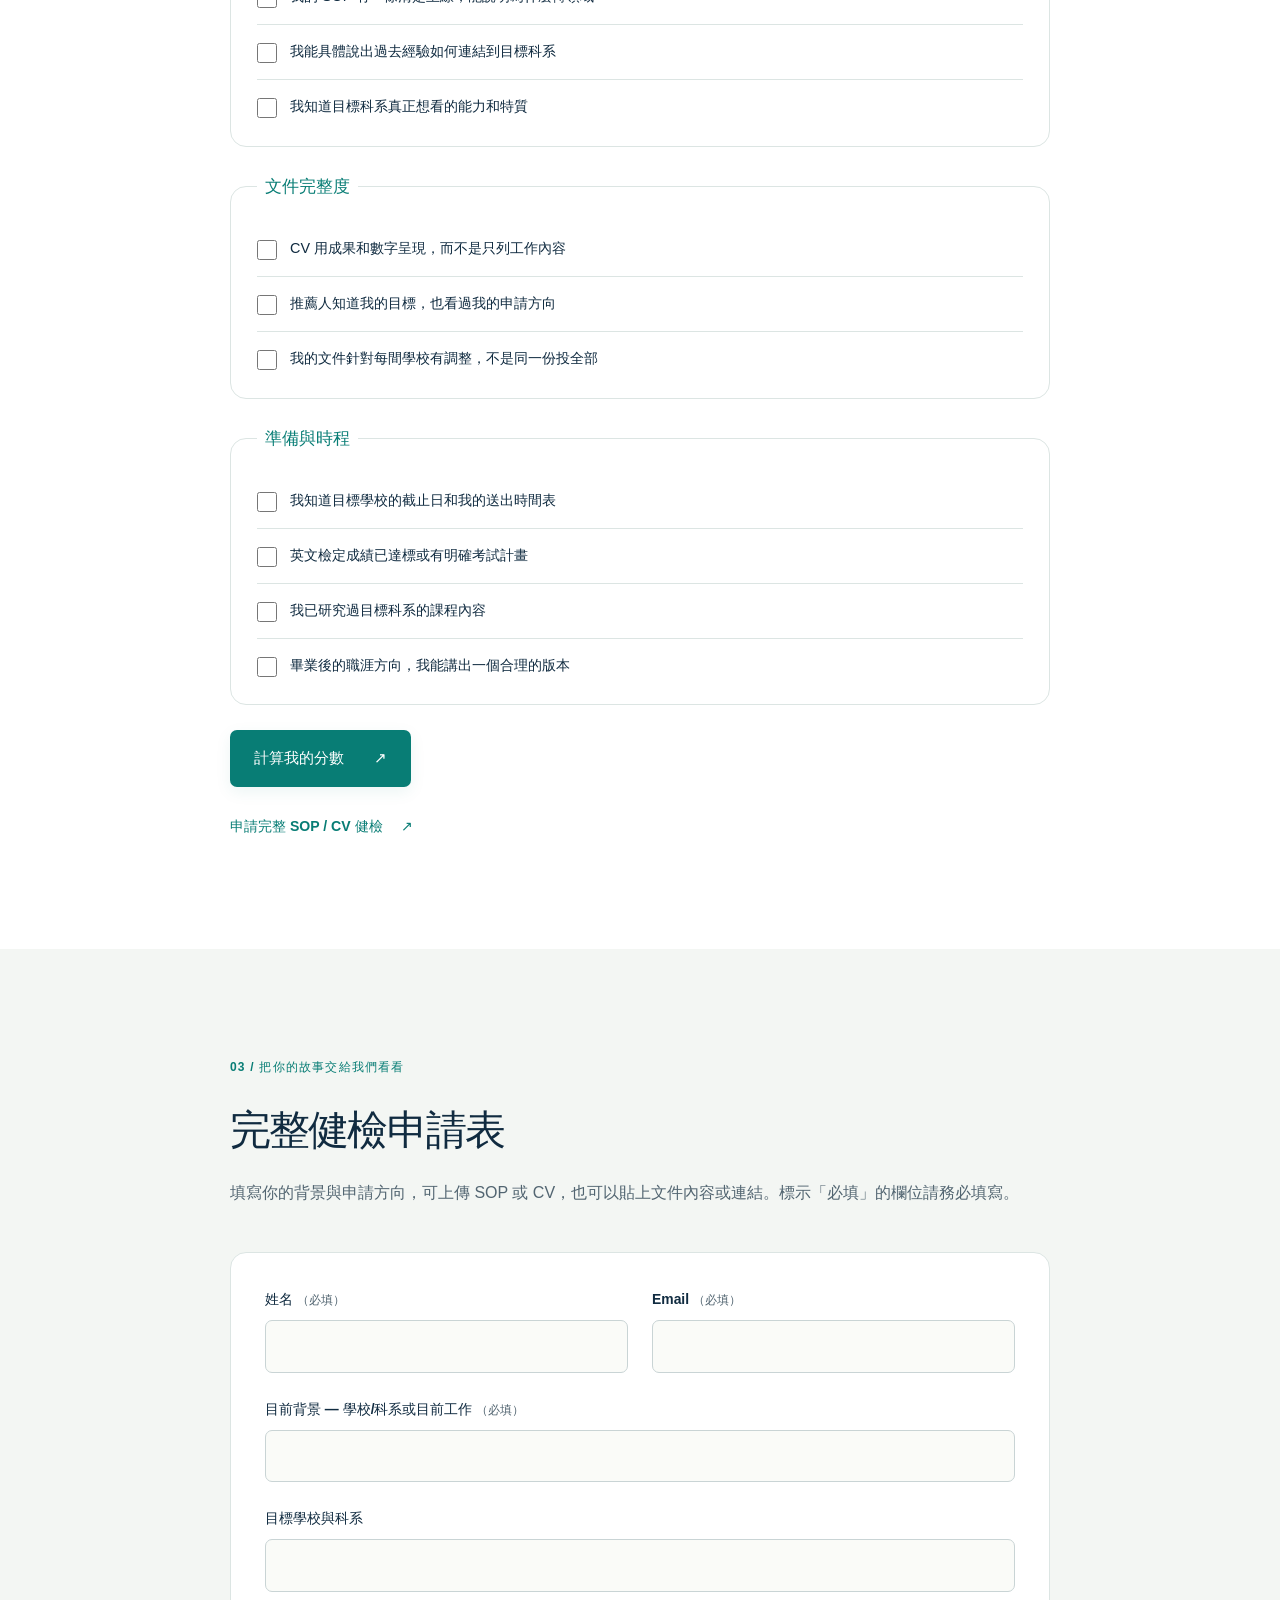
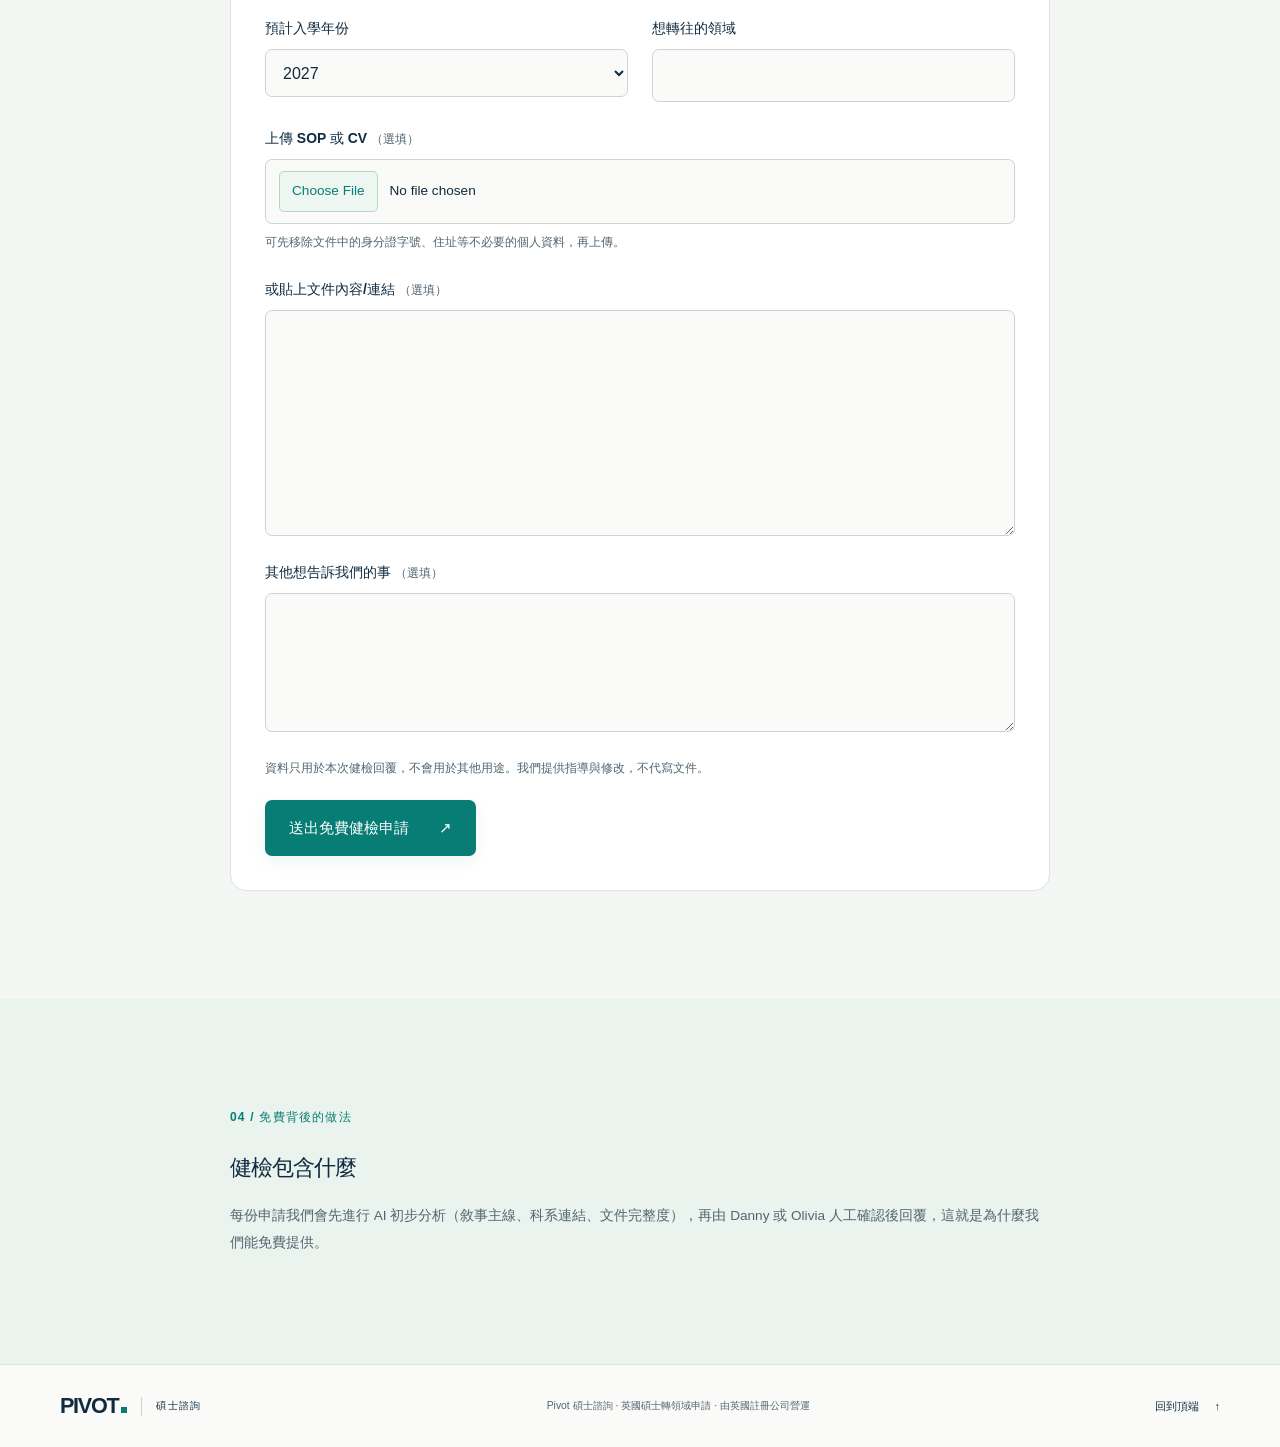
==== commit aad91148: "Add AI SOP check section, fix FormSubmit redirect" ====
--- a/health-check.html
+++ b/health-check.html
@@ -37,19 +37,66 @@
         <div class="container health-container">
           <p class="eyebrow"><span class="status-dot" aria-hidden="true"></span> 免費 SOP / CV 健檢</p>
           <h1 id="hero-title">免費文件健檢</h1>
-          <p class="hero-description">先做一次即時自評，再決定要不要送完整健檢。</p>
+          <p class="hero-description">上傳你的 SOP，AI 立即給你初步建議；想看得更深入，再申請由顧問親自確認的完整健檢。</p>
           <div class="hero-actions">
-            <a class="button button-primary" href="#self-check">開始即時自評 <span aria-hidden="true">↓</span></a>
-            <a class="text-link" href="#application">直接申請完整健檢 <span aria-hidden="true">↗</span></a>
+            <a class="button button-primary" href="#ai-check">上傳 SOP 做 AI 健檢 <span aria-hidden="true">↓</span></a>
+            <a class="text-link" href="#self-check">先做 3 分鐘即時自評 <span aria-hidden="true">↗</span></a>
           </div>
           <p class="hero-note">不收學校佣金 <span aria-hidden="true">·</span> 不代寫文件 <span aria-hidden="true">·</span> 從你的目標出發</p>
         </div>
       </section>
 
+      <section id="ai-check" class="section health-ai-check" aria-labelledby="ai-check-title">
+        <div class="container health-container">
+          <div class="section-heading">
+            <p class="eyebrow">01 / 上傳文件，AI 立即分析</p>
+            <h2 id="ai-check-title">AI SOP 健檢</h2>
+            <p>上傳你的 Personal Statement（SOP），AI 會從主線敘事、科系連結、具體證據、結構、英文表達五個面向給出分數與修改建議。這是初步健檢 — 想得到顧問逐句確認的版本，請接著申請下方的完整健檢。</p>
+          </div>
+          <form id="ai-check-form" class="ai-check-form" novalidate>
+            <div class="form-grid">
+              <label>目標學校（選填）<input id="ai-school" type="text" maxlength="120" placeholder="例如 King's College London" autocomplete="off"></label>
+              <label>目標科系（選填）<input id="ai-programme" type="text" maxlength="120" placeholder="例如 MSc Computing" autocomplete="off"></label>
+            </div>
+            <div class="ai-mode-tabs" role="tablist" aria-label="輸入方式">
+              <button type="button" class="ai-mode-tab is-active" data-mode="file" role="tab" aria-selected="true">上傳檔案</button>
+              <button type="button" class="ai-mode-tab" data-mode="paste" role="tab" aria-selected="false">貼上文字</button>
+            </div>
+            <div id="ai-file-panel" class="ai-panel">
+              <label class="ai-drop" for="ai-file">
+                <strong>選擇 SOP 檔案</strong>
+                <span>PDF、DOCX 或 TXT，上限 2MB</span>
+              </label>
+              <input id="ai-file" type="file" accept=".pdf,.docx,.txt,application/pdf,text/plain,application/vnd.openxmlformats-officedocument.wordprocessingml.document" hidden>
+              <p id="ai-file-name" class="ai-file-name" aria-live="polite">尚未選擇檔案</p>
+            </div>
+            <div id="ai-paste-panel" class="ai-panel" hidden>
+              <label class="ai-paste-label">把 SOP 全文貼在這裡
+                <textarea id="ai-text" rows="10" maxlength="20000" placeholder="貼上你的 Personal Statement 全文（至少約 200 字）……"></textarea>
+              </label>
+            </div>
+            <button id="ai-submit" class="button button-primary" type="submit">開始 AI 健檢 <span aria-hidden="true">→</span></button>
+            <p class="ai-note">文件只會傳送給 AI 進行這一次評估，Pivot 不儲存你的文件。分析約需 10–30 秒；每人每天可使用 3 次。</p>
+            <p id="ai-status" class="ai-status" role="status" aria-live="polite"></p>
+          </form>
+          <div id="ai-result" class="ai-result" hidden>
+            <h3>健檢結果</h3>
+            <p id="ai-overall" class="ai-overall"></p>
+            <div id="ai-scores" class="ai-scores"></div>
+            <div id="ai-priorities-wrap">
+              <h4>最優先修改的三件事</h4>
+              <ol id="ai-priorities"></ol>
+            </div>
+            <p id="ai-truncated" class="ai-note" hidden>（文件較長，本次只分析了前 6,000 字。）</p>
+            <p class="ai-note">這是 AI 的初步評估，不能替代顧問的逐句健檢，也無法預測錄取結果。想要完整版本，歡迎申請下方的人工完整健檢。</p>
+          </div>
+        </div>
+      </section>
+
       <section id="self-check" class="section health-self-check" aria-labelledby="self-check-title">
         <div class="container health-container">
           <div class="section-heading">
-            <p class="eyebrow">01 / 先看清準備進度</p>
+            <p class="eyebrow">02 / 先看清準備進度</p>
             <h2 id="self-check-title">即時自評</h2>
             <p id="self-check-help">勾選符合你目前狀況的敘述，每題 10 分，共 100 分。這份自評只在你的瀏覽器中計算，不會送出資料，也不代表錄取機率。</p>
           </div>
@@ -91,7 +138,7 @@
       <section id="application" class="section health-application" aria-labelledby="application-title">
         <div class="container health-container">
           <div class="section-heading">
-            <p class="eyebrow">02 / 把你的故事交給我們看看</p>
+            <p class="eyebrow">03 / 把你的故事交給我們看看</p>
             <h2 id="application-title">完整健檢申請表</h2>
             <p>填寫你的背景與申請方向，可上傳 SOP 或 CV，也可以貼上文件內容或連結。標示「必填」的欄位請務必填寫。</p>
           </div>
@@ -99,7 +146,7 @@
           <form class="health-form" action="https://formsubmit.co/dannyyaou@gmail.com" method="POST" enctype="multipart/form-data" aria-describedby="health-privacy">
             <input type="hidden" name="_subject" value="Pivot 免費健檢申請">
             <input type="hidden" name="_template" value="table">
-            <input type="hidden" name="_next" value="health-check.html?sent=1">
+            <input type="hidden" name="_next" value="https://dannyyaou.github.io/pivot/health-check.html?sent=1">
             <div class="health-form-grid">
               <div class="health-field">
                 <label for="name">姓名 <span class="health-required">（必填）</span></label>
@@ -151,7 +198,7 @@
 
       <section class="section health-details" aria-labelledby="health-details-title">
         <div class="container health-container">
-          <p class="eyebrow">03 / 免費背後的做法</p>
+          <p class="eyebrow">04 / 免費背後的做法</p>
           <h2 id="health-details-title">健檢包含什麼</h2>
           <p>每份申請我們會先進行 AI 初步分析（敘事主線、科系連結、文件完整度），再由 Danny 或 Olivia 人工確認後回覆，這就是為什麼我們能免費提供。</p>
         </div>
--- a/assets/style.css
+++ b/assets/style.css
@@ -378,3 +378,57 @@
   *, *::before, *::after { transition: none !important; animation: none !important; }
   .reveal-pending { opacity: 1; transform: none; }
 }
+
+.health-container { max-width: 820px; }
+.health-hero { padding-block: 83px 76px; }
+.health-self-check { background: #fff; }
+.health-check-group { min-width: 0; margin: 0 0 25px; padding: 20px 26px 12px; border: 1px solid var(--line); border-radius: var(--radius); }
+.health-check-group legend { padding-inline: 8px; color: var(--teal); font-size: 1.05rem; font-weight: 650; }
+.health-check-item { display: flex; align-items: flex-start; gap: 13px; padding-block: 14px; font-size: .9rem; cursor: pointer; }
+.health-check-item + .health-check-item { border-top: 1px solid var(--line); }
+.health-check-item input { flex: 0 0 20px; width: 20px; height: 20px; margin: 4px 0 0; accent-color: var(--teal); cursor: pointer; }
+.health-check-item:has(input:checked) { color: var(--teal); }
+.health-score > div { margin-top: 30px; padding: 30px; border: 1px solid #b9d7ca; border-radius: var(--radius); background: #ecf6f0; }
+.health-score .card-kicker { margin-bottom: 6px; }
+.health-score-value { color: var(--teal); margin-bottom: 16px; }
+.health-score-value strong { font-size: 3rem; line-height: 1.2; letter-spacing: -.045em; }
+.health-score-value > span { font-size: .85rem; color: var(--muted); }
+.health-score h3 { color: var(--teal); }
+.health-score h3 + p { margin-top: 10px; font-size: .9rem; color: var(--muted); }
+.health-application-link { margin-top: 25px; }
+.health-application { background: #f3f6f3; }
+.health-form { padding: 34px; border: 1px solid var(--line); border-radius: var(--radius); background: #fff; }
+.health-form-grid { display: grid; grid-template-columns: repeat(2, minmax(0, 1fr)); gap: 24px; }
+.health-field { display: flex; flex-direction: column; gap: 8px; min-width: 0; }
+.health-field-wide { grid-column: 1 / -1; }
+.health-field > label { font-size: .87rem; font-weight: 650; }
+.health-required { color: var(--muted); font-size: .75rem; font-weight: 400; }
+.health-field input, .health-field select, .health-field textarea { width: 100%; min-width: 0; min-height: 48px; padding: 11px 13px; border: 1px solid #c9d4d5; border-radius: 7px; color: var(--ink); background: var(--paper); font: inherit; font-size: 1rem; }
+.health-field textarea { resize: vertical; }
+.health-field input[type="file"] { font-size: .85rem; overflow-wrap: anywhere; }
+.health-field input::file-selector-button { margin-right: 12px; padding: 7px 12px; border: 1px solid #b8d3cc; border-radius: 5px; color: var(--teal); background: #edf6f1; font: inherit; cursor: pointer; }
+.health-field-help, .health-privacy { color: var(--muted); font-size: .75rem; }
+.health-privacy { margin-block: 26px 20px; }
+.health-notice { margin-bottom: 25px; padding: 20px 24px; border: 1px solid #b9d7ca; border-radius: 7px; color: var(--teal); background: #ecf6f0; }
+.health-details { background: #eaf3ed; }
+.health-details h2 { font-size: 1.4rem; }
+.health-details h2 + p { margin-top: 20px; color: var(--muted); font-size: .85rem; line-height: 1.95; }
+.health-container button { cursor: pointer; }
+.health-container button:disabled { opacity: .55; cursor: not-allowed; }
+
+@media (max-width: 800px) {
+  .health-hero { padding-block: 58px 45px; }
+}
+
+@media (max-width: 540px) {
+  .health-hero { padding-block: 43px 45px; }
+  .health-check-group { padding: 15px 18px 8px; }
+  .health-check-item { font-size: .85rem; }
+  .health-form, .health-score > div { padding: 26px 24px; }
+  .health-form-grid { grid-template-columns: 1fr; gap: 20px; }
+  .health-form .button, #calculate-score { width: 100%; }
+}
+
+/* school logos in profile paths */
+.school-logo { height: 17px; width: auto; vertical-align: -3px; margin-right: 7px; }
+.school-logo-seal { height: 20px; vertical-align: -5px; }
